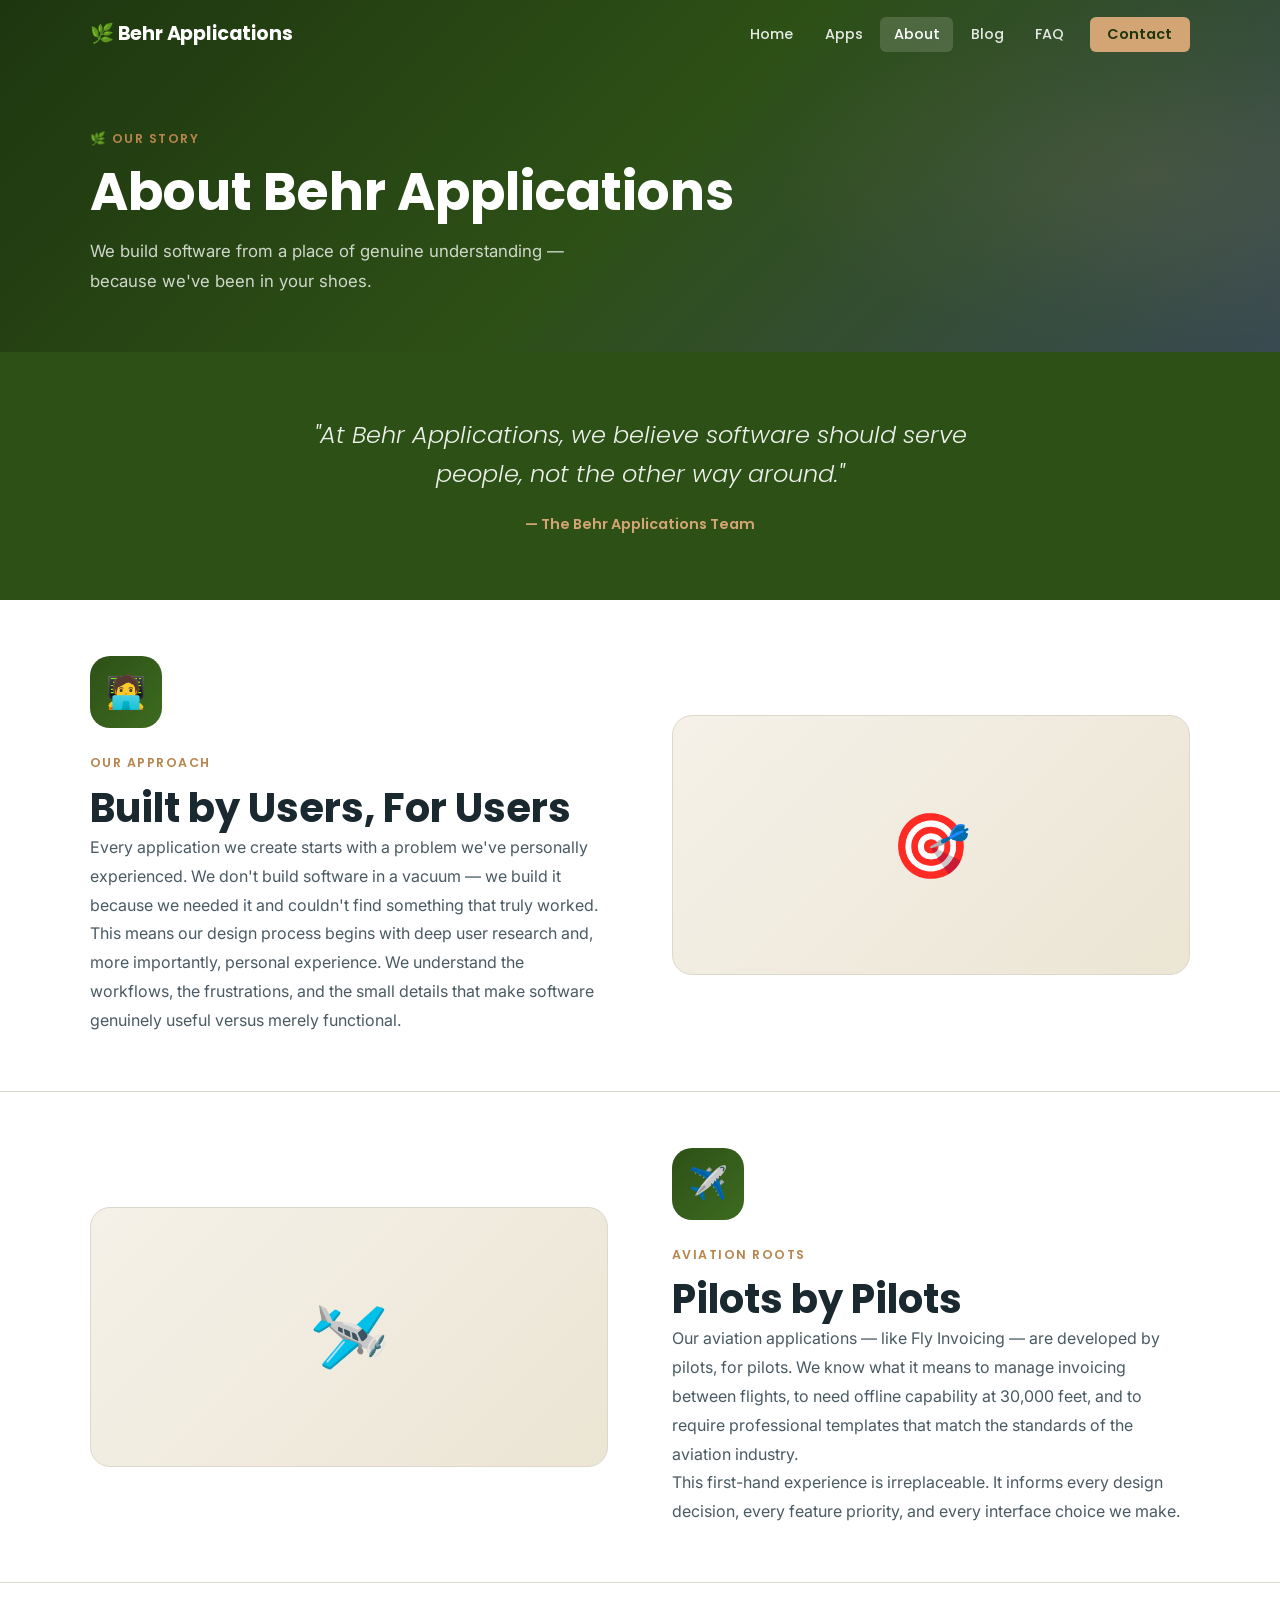
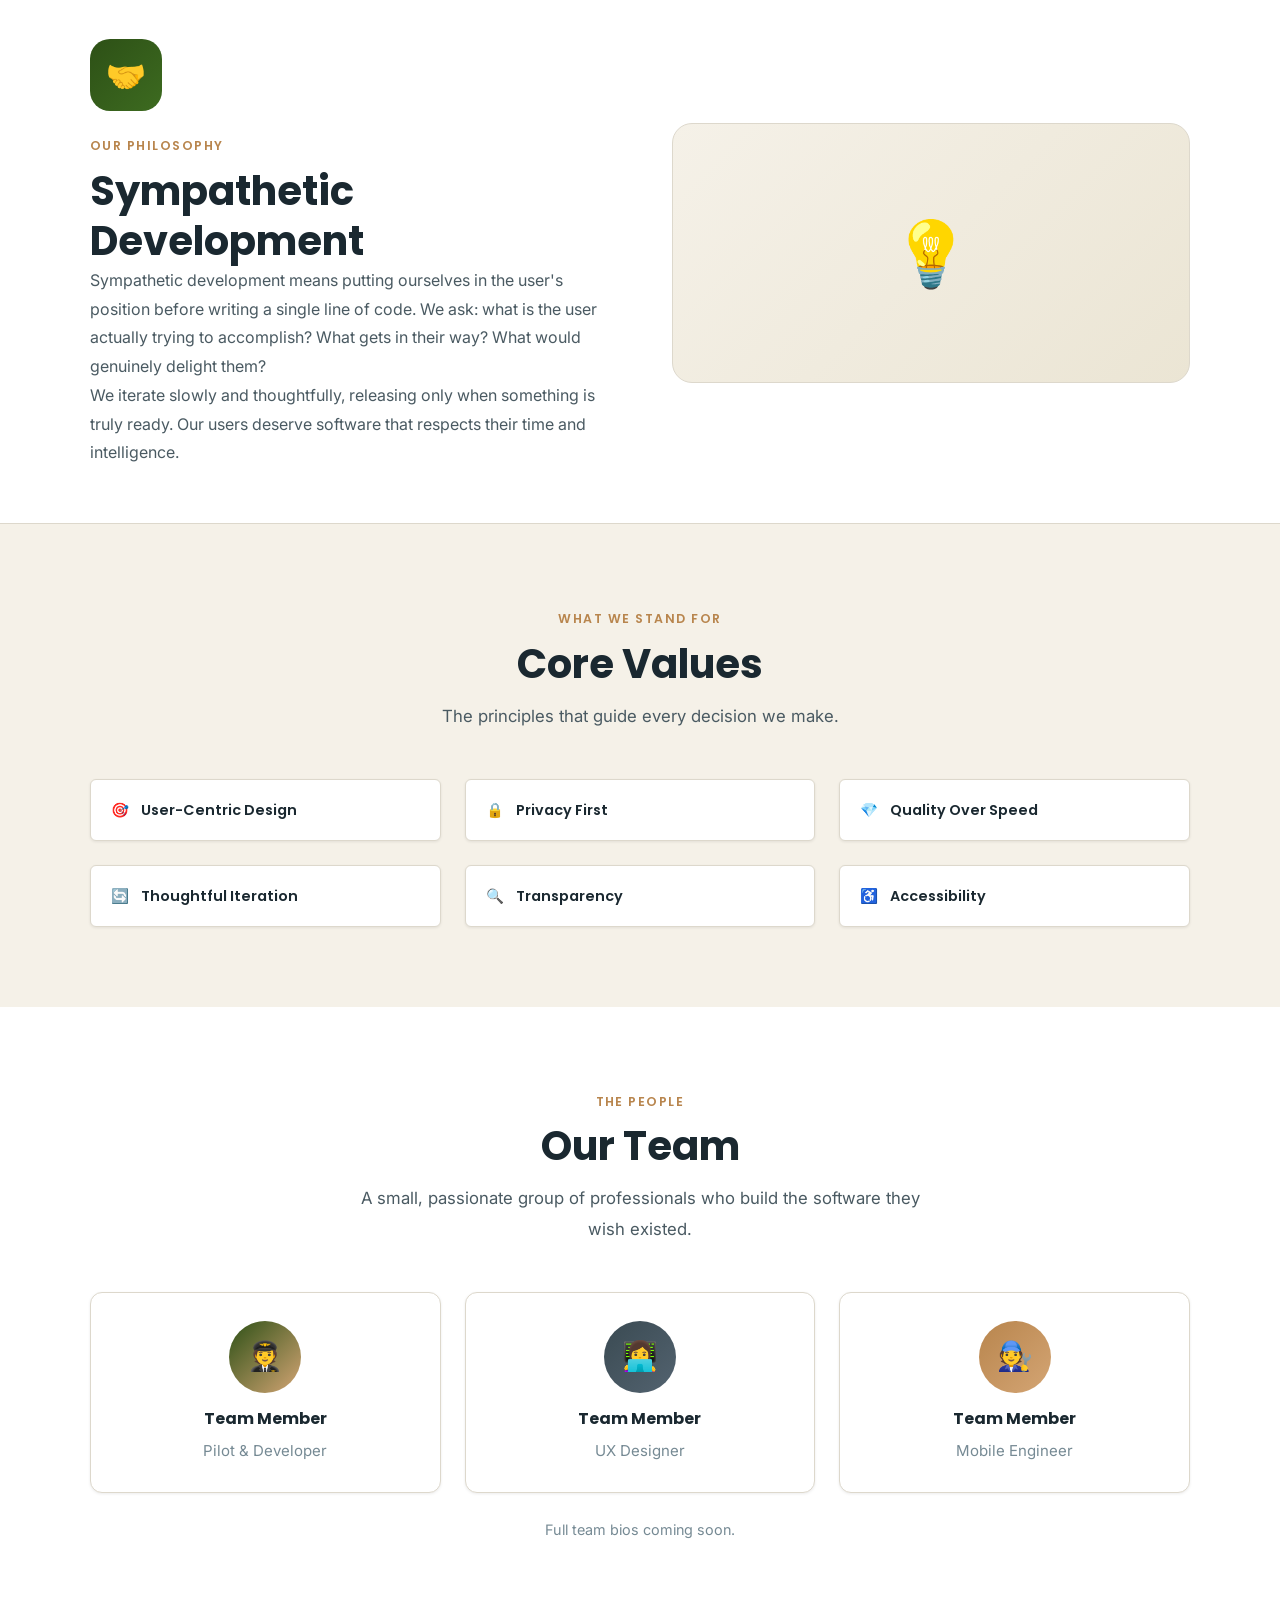
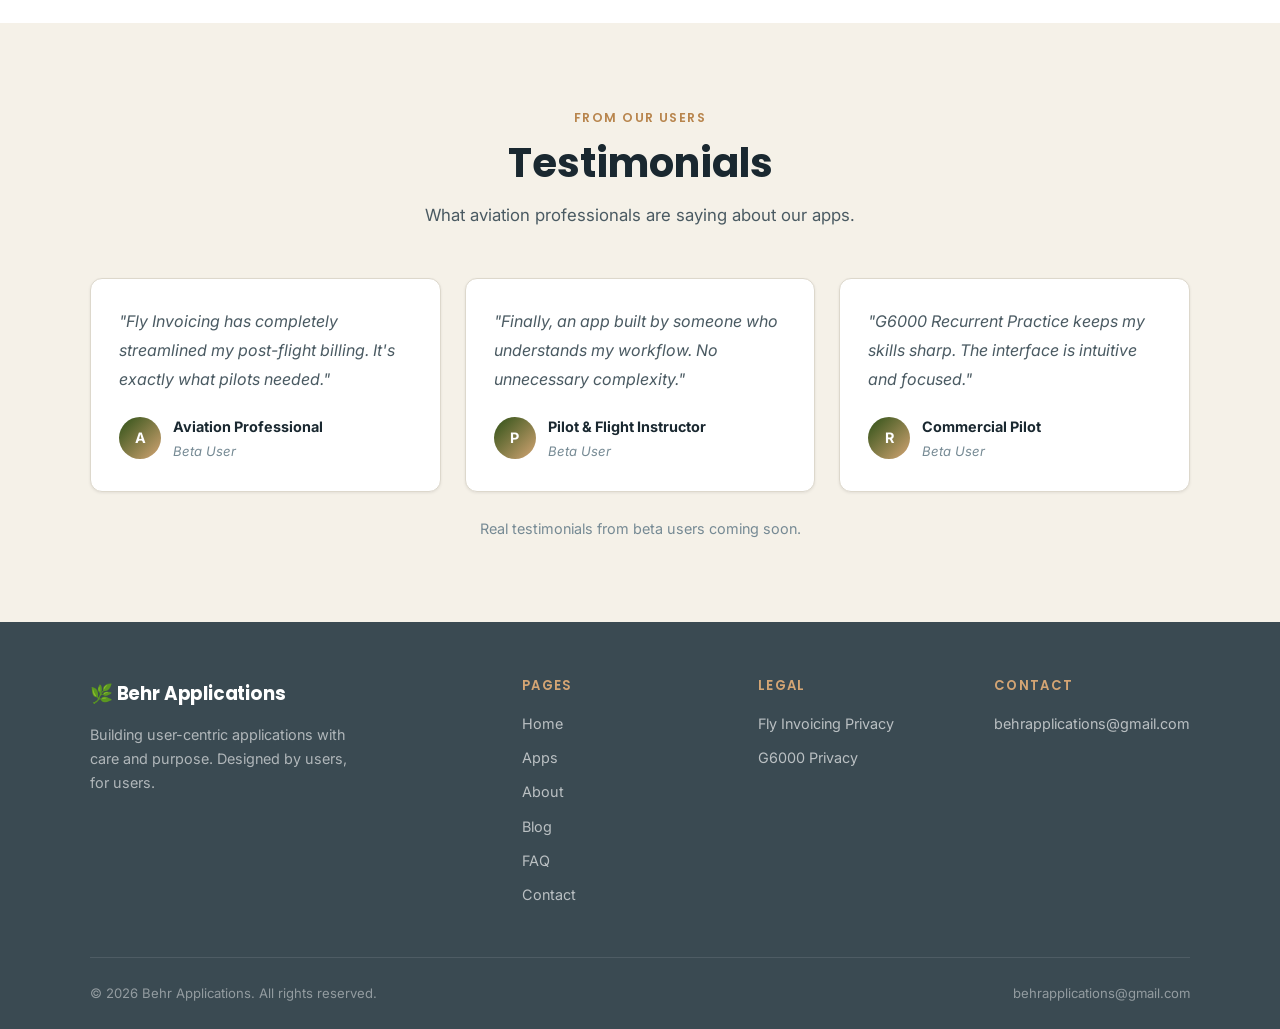
==== about.html @ 826cd10c "Build complete professional minimalist website for Behr Applications - style.css: Full design system" ====
<!DOCTYPE html>
<html lang="en">
<head>
  <meta charset="UTF-8" />
  <meta name="viewport" content="width=device-width, initial-scale=1.0" />
  <title>About – Behr Applications</title>
  <meta name="description" content="Learn about Behr Applications — our philosophy, our team, and why we build software from the user's perspective." />
  <meta property="og:title" content="About – Behr Applications" />
  <meta property="og:description" content="At Behr Applications, we believe software should serve people, not the other way around." />
  <meta property="og:type" content="website" />
  <link rel="preconnect" href="https://fonts.googleapis.com" />
  <link rel="preconnect" href="https://fonts.gstatic.com" crossorigin />
  <link href="https://fonts.googleapis.com/css2?family=Poppins:wght@300;400;600;700&family=Inter:wght@400;500&display=swap" rel="stylesheet" />
  <link rel="stylesheet" href="style.css" />
</head>
<body>

  <!-- ── Navigation ─────────────────────────────────────────── -->
  <nav class="site-nav" aria-label="Main navigation">
    <div class="container">
      <a href="index.html" class="nav-logo" data-page="index.html">🌿 Behr Applications</a>
      <ul class="nav-links" role="list">
        <li><a href="index.html" data-page="index.html">Home</a></li>
        <li><a href="apps.html" data-page="apps.html">Apps</a></li>
        <li><a href="about.html" data-page="about.html">About</a></li>
        <li><a href="blog.html" data-page="blog.html">Blog</a></li>
        <li><a href="faq.html" data-page="faq.html">FAQ</a></li>
        <li><a href="contact.html" data-page="contact.html" class="btn-nav">Contact</a></li>
      </ul>
      <button class="nav-toggle" id="nav-toggle" aria-label="Toggle mobile menu" aria-expanded="false" aria-controls="nav-mobile">
        <span></span><span></span><span></span>
      </button>
    </div>
  </nav>

  <!-- Mobile Nav -->
  <div id="nav-mobile" class="nav-mobile" role="dialog" aria-label="Mobile navigation">
    <a href="index.html" data-page="index.html">Home</a>
    <a href="apps.html" data-page="apps.html">Apps</a>
    <a href="about.html" data-page="about.html">About</a>
    <a href="blog.html" data-page="blog.html">Blog</a>
    <a href="faq.html" data-page="faq.html">FAQ</a>
    <a href="contact.html" data-page="contact.html" class="btn-nav-mobile">Contact</a>
  </div>

  <main>

    <!-- ── Page Hero ──────────────────────────────────────────── -->
    <section class="page-hero" aria-labelledby="about-hero-heading">
      <div class="container">
        <span class="section-label fade-in">🌿 Our Story</span>
        <h1 id="about-hero-heading" class="fade-in fade-in-delay-1">About Behr Applications</h1>
        <p class="fade-in fade-in-delay-2">We build software from a place of genuine understanding — because we've been in your shoes.</p>
      </div>
    </section>

    <!-- ── Philosophy Quote ───────────────────────────────────── -->
    <section class="philosophy-quote" aria-label="Company philosophy">
      <div class="container">
        <blockquote>
          "At Behr Applications, we believe software should serve people, not the other way around."
          <cite>— The Behr Applications Team</cite>
        </blockquote>
      </div>
    </section>

    <!-- ── Built by Users, For Users ─────────────────────────── -->
    <section class="content-section" aria-labelledby="built-by-heading">
      <div class="container">
        <div class="content-text">
          <div class="content-section-icon" aria-hidden="true">🧑‍💻</div>
          <span class="section-label">Our Approach</span>
          <h2 id="built-by-heading">Built by Users, For Users</h2>
          <p>
            Every application we create starts with a problem we've personally experienced. We don't build
            software in a vacuum — we build it because we needed it and couldn't find something that truly
            worked.
          </p>
          <p>
            This means our design process begins with deep user research and, more importantly, personal
            experience. We understand the workflows, the frustrations, and the small details that make
            software genuinely useful versus merely functional.
          </p>
        </div>
        <div class="content-visual" aria-hidden="true">🎯</div>
      </div>
    </section>

    <!-- ── Pilots by Pilots ───────────────────────────────────── -->
    <section class="content-section reverse" aria-labelledby="pilots-heading">
      <div class="container">
        <div class="content-text">
          <div class="content-section-icon" aria-hidden="true">✈️</div>
          <span class="section-label">Aviation Roots</span>
          <h2 id="pilots-heading">Pilots by Pilots</h2>
          <p>
            Our aviation applications — like Fly Invoicing — are developed by pilots, for pilots. We know
            what it means to manage invoicing between flights, to need offline capability at 30,000 feet,
            and to require professional templates that match the standards of the aviation industry.
          </p>
          <p>
            This first-hand experience is irreplaceable. It informs every design decision, every feature
            priority, and every interface choice we make.
          </p>
        </div>
        <div class="content-visual" aria-hidden="true">🛩️</div>
      </div>
    </section>

    <!-- ── Sympathetic Development ───────────────────────────── -->
    <section class="content-section" aria-labelledby="sympathetic-heading">
      <div class="container">
        <div class="content-text">
          <div class="content-section-icon" aria-hidden="true">🤝</div>
          <span class="section-label">Our Philosophy</span>
          <h2 id="sympathetic-heading">Sympathetic Development</h2>
          <p>
            Sympathetic development means putting ourselves in the user's position before writing a single
            line of code. We ask: what is the user actually trying to accomplish? What gets in their way?
            What would genuinely delight them?
          </p>
          <p>
            We iterate slowly and thoughtfully, releasing only when something is truly ready. Our users
            deserve software that respects their time and intelligence.
          </p>
        </div>
        <div class="content-visual" aria-hidden="true">💡</div>
      </div>
    </section>

    <!-- ── Core Values ────────────────────────────────────────── -->
    <section class="section bg-cream" aria-labelledby="values-heading">
      <div class="container">
        <div class="section-header">
          <span class="section-label">What We Stand For</span>
          <h2 id="values-heading">Core Values</h2>
          <p>The principles that guide every decision we make.</p>
        </div>
        <div class="grid grid-3">
          <div class="value-badge"><span class="value-badge-icon">🎯</span><span>User-Centric Design</span></div>
          <div class="value-badge"><span class="value-badge-icon">🔒</span><span>Privacy First</span></div>
          <div class="value-badge"><span class="value-badge-icon">💎</span><span>Quality Over Speed</span></div>
          <div class="value-badge"><span class="value-badge-icon">🔄</span><span>Thoughtful Iteration</span></div>
          <div class="value-badge"><span class="value-badge-icon">🔍</span><span>Transparency</span></div>
          <div class="value-badge"><span class="value-badge-icon">♿</span><span>Accessibility</span></div>
        </div>
      </div>
    </section>

    <!-- ── Team Placeholder ───────────────────────────────────── -->
    <section class="section" aria-labelledby="team-heading">
      <div class="container">
        <div class="section-header">
          <span class="section-label">The People</span>
          <h2 id="team-heading">Our Team</h2>
          <p>A small, passionate group of professionals who build the software they wish existed.</p>
        </div>
        <div class="grid grid-3">
          <div class="card">
            <div class="card-body" style="text-align:center;">
              <div style="width:72px;height:72px;border-radius:50%;background:linear-gradient(135deg,var(--forest-green),var(--honey-gold));display:flex;align-items:center;justify-content:center;font-size:1.8rem;margin:0 auto 1rem;">🧑‍✈️</div>
              <h3 style="font-size:1rem;">Team Member</h3>
              <p class="text-muted">Pilot &amp; Developer</p>
            </div>
          </div>
          <div class="card">
            <div class="card-body" style="text-align:center;">
              <div style="width:72px;height:72px;border-radius:50%;background:linear-gradient(135deg,var(--slate),var(--slate-light));display:flex;align-items:center;justify-content:center;font-size:1.8rem;margin:0 auto 1rem;">👩‍💻</div>
              <h3 style="font-size:1rem;">Team Member</h3>
              <p class="text-muted">UX Designer</p>
            </div>
          </div>
          <div class="card">
            <div class="card-body" style="text-align:center;">
              <div style="width:72px;height:72px;border-radius:50%;background:linear-gradient(135deg,var(--honey-gold-dark),var(--honey-gold));display:flex;align-items:center;justify-content:center;font-size:1.8rem;margin:0 auto 1rem;">🧑‍🔧</div>
              <h3 style="font-size:1rem;">Team Member</h3>
              <p class="text-muted">Mobile Engineer</p>
            </div>
          </div>
        </div>
        <p class="text-center mt-3 text-muted">Full team bios coming soon.</p>
      </div>
    </section>

    <!-- ── Testimonials Placeholder ──────────────────────────── -->
    <section class="section bg-cream" aria-labelledby="testimonials-heading">
      <div class="container">
        <div class="section-header">
          <span class="section-label">From Our Users</span>
          <h2 id="testimonials-heading">Testimonials</h2>
          <p>What aviation professionals are saying about our apps.</p>
        </div>
        <div class="grid grid-3">
          <div class="testimonial-card">
            <p>"Fly Invoicing has completely streamlined my post-flight billing. It's exactly what pilots needed."</p>
            <div class="testimonial-author">
              <div class="testimonial-avatar" aria-hidden="true">A</div>
              <div>
                <strong style="font-size:0.9rem;">Aviation Professional</strong>
                <p class="text-muted" style="font-size:0.82rem; margin:0;">Beta User</p>
              </div>
            </div>
          </div>
          <div class="testimonial-card">
            <p>"Finally, an app built by someone who understands my workflow. No unnecessary complexity."</p>
            <div class="testimonial-author">
              <div class="testimonial-avatar" aria-hidden="true">P</div>
              <div>
                <strong style="font-size:0.9rem;">Pilot &amp; Flight Instructor</strong>
                <p class="text-muted" style="font-size:0.82rem; margin:0;">Beta User</p>
              </div>
            </div>
          </div>
          <div class="testimonial-card">
            <p>"G6000 Recurrent Practice keeps my skills sharp. The interface is intuitive and focused."</p>
            <div class="testimonial-author">
              <div class="testimonial-avatar" aria-hidden="true">R</div>
              <div>
                <strong style="font-size:0.9rem;">Commercial Pilot</strong>
                <p class="text-muted" style="font-size:0.82rem; margin:0;">Beta User</p>
              </div>
            </div>
          </div>
        </div>
        <p class="text-center mt-3 text-muted">Real testimonials from beta users coming soon.</p>
      </div>
    </section>

  </main>

  <!-- ── Footer ────────────────────────────────────────────────── -->
  <footer class="site-footer" aria-label="Site footer">
    <div class="container">
      <div class="footer-grid">
        <div class="footer-brand">
          <a href="index.html" class="nav-logo">🌿 Behr Applications</a>
          <p>Building user-centric applications with care and purpose. Designed by users, for users.</p>
        </div>
        <div class="footer-col">
          <h4>Pages</h4>
          <nav class="footer-links" aria-label="Footer navigation">
            <a href="index.html">Home</a>
            <a href="apps.html">Apps</a>
            <a href="about.html">About</a>
            <a href="blog.html">Blog</a>
            <a href="faq.html">FAQ</a>
            <a href="contact.html">Contact</a>
          </nav>
        </div>
        <div class="footer-col">
          <h4>Legal</h4>
          <nav class="footer-links" aria-label="Legal links">
            <a href="privacy-fly-invoicing.html">Fly Invoicing Privacy</a>
            <a href="privacy-g6000.html">G6000 Privacy</a>
          </nav>
        </div>
        <div class="footer-col">
          <h4>Contact</h4>
          <nav class="footer-links" aria-label="Contact links">
            <a href="mailto:behrapplications@gmail.com">behrapplications@gmail.com</a>
          </nav>
        </div>
      </div>
      <div class="footer-bottom">
        <p>© 2026 Behr Applications. All rights reserved.</p>
        <p><a href="mailto:behrapplications@gmail.com">behrapplications@gmail.com</a></p>
      </div>
    </div>
  </footer>

  <script src="main.js"></script>
</body>
</html>
---- style.css ----
/* ============================================================
   Behr Applications – style.css
   ============================================================ */

/* ── Google Fonts ─────────────────────────────────────────── */
@import url('https://fonts.googleapis.com/css2?family=Poppins:wght@300;400;600;700&family=Inter:wght@400;500&display=swap');

/* ── CSS Variables ─────────────────────────────────────────── */
:root {
  --forest-green: #2D5016;
  --forest-green-light: #3d6b20;
  --forest-green-dark: #1e3610;
  --slate: #3A4A52;
  --slate-light: #536370;
  --honey-gold: #D4A574;
  --honey-gold-dark: #b8854d;
  --cream: #F5F1E8;
  --cream-dark: #ebe5d4;
  --white: #ffffff;
  --text-primary: #1a2830;
  --text-secondary: #4a5a62;
  --text-muted: #768a94;
  --border-color: #ddd8cc;
  --shadow-sm: 0 1px 3px rgba(0,0,0,0.08);
  --shadow-md: 0 4px 12px rgba(0,0,0,0.10);
  --shadow-lg: 0 8px 24px rgba(0,0,0,0.12);
  --radius-sm: 6px;
  --radius-md: 12px;
  --radius-lg: 20px;
  --transition: 0.25s ease;
  --nav-height: 68px;
  --container-max: 1140px;
  --section-gap: 5rem;
}

/* ── Reset & Base ──────────────────────────────────────────── */
*, *::before, *::after {
  box-sizing: border-box;
  margin: 0;
  padding: 0;
}

html {
  scroll-behavior: smooth;
  font-size: 16px;
}

body {
  font-family: 'Inter', sans-serif;
  font-weight: 400;
  color: var(--text-primary);
  background-color: var(--white);
  line-height: 1.7;
  -webkit-font-smoothing: antialiased;
}

img, video {
  max-width: 100%;
  display: block;
}

a {
  color: inherit;
  text-decoration: none;
}

ul, ol {
  list-style: none;
}

button {
  cursor: pointer;
  font-family: inherit;
  border: none;
  background: none;
}

input, textarea, select {
  font-family: inherit;
  font-size: 1rem;
}

/* ── Typography ────────────────────────────────────────────── */
h1, h2, h3, h4, h5, h6 {
  font-family: 'Poppins', sans-serif;
  font-weight: 700;
  line-height: 1.25;
  color: var(--text-primary);
}

h1 { font-size: clamp(2rem, 5vw, 3.25rem); }
h2 { font-size: clamp(1.6rem, 3.5vw, 2.5rem); }
h3 { font-size: clamp(1.2rem, 2.5vw, 1.6rem); }
h4 { font-size: 1.15rem; font-weight: 600; }

p {
  color: var(--text-secondary);
  line-height: 1.8;
}

.lead {
  font-size: 1.15rem;
  color: var(--text-secondary);
}

.text-muted { color: var(--text-muted); font-size: 0.9rem; }

/* ── Layout Utilities ──────────────────────────────────────── */
.container {
  width: 100%;
  max-width: var(--container-max);
  margin: 0 auto;
  padding: 0 1.25rem;
}

.section {
  padding: var(--section-gap) 0;
}

.section-header {
  text-align: center;
  margin-bottom: 3rem;
}

.section-header p {
  max-width: 600px;
  margin: 0.75rem auto 0;
  font-size: 1.05rem;
}

.section-label {
  display: inline-block;
  font-family: 'Poppins', sans-serif;
  font-size: 0.78rem;
  font-weight: 600;
  letter-spacing: 0.12em;
  text-transform: uppercase;
  color: var(--honey-gold-dark);
  margin-bottom: 0.6rem;
}

/* ── Grid System ───────────────────────────────────────────── */
.grid {
  display: grid;
  gap: 1.5rem;
}

.grid-2 { grid-template-columns: 1fr; }
.grid-3 { grid-template-columns: 1fr; }
.grid-4 { grid-template-columns: 1fr 1fr; }

@media (min-width: 640px) {
  .grid-3 { grid-template-columns: repeat(2, 1fr); }
}

@media (min-width: 768px) {
  .grid-2 { grid-template-columns: repeat(2, 1fr); }
  .grid-4 { grid-template-columns: repeat(4, 1fr); }
}

@media (min-width: 900px) {
  .grid-3 { grid-template-columns: repeat(3, 1fr); }
}

/* ── Leaf / Organic Accent Decorations ─────────────────────── */
.leaf-accent {
  position: relative;
  overflow: hidden;
}

.leaf-accent::before {
  content: '';
  position: absolute;
  width: 300px;
  height: 300px;
  border-radius: 70% 30% 70% 30% / 30% 70% 30% 70%;
  background: rgba(45, 80, 22, 0.05);
  top: -80px;
  right: -80px;
  pointer-events: none;
}

.leaf-accent::after {
  content: '';
  position: absolute;
  width: 200px;
  height: 200px;
  border-radius: 30% 70% 30% 70% / 70% 30% 70% 30%;
  background: rgba(212, 165, 116, 0.07);
  bottom: -50px;
  left: -50px;
  pointer-events: none;
}

/* ── Navigation ────────────────────────────────────────────── */
.site-nav {
  position: fixed;
  top: 0;
  left: 0;
  right: 0;
  z-index: 1000;
  height: var(--nav-height);
  display: flex;
  align-items: center;
  transition: background var(--transition), box-shadow var(--transition);
  background: transparent;
}

.site-nav.scrolled {
  background: rgba(255, 255, 255, 0.97);
  box-shadow: var(--shadow-md);
  backdrop-filter: blur(6px);
}

.site-nav .container {
  display: flex;
  align-items: center;
  justify-content: space-between;
  width: 100%;
}

.nav-logo {
  font-family: 'Poppins', sans-serif;
  font-weight: 700;
  font-size: 1.2rem;
  color: var(--white);
  letter-spacing: -0.01em;
  transition: color var(--transition);
  white-space: nowrap;
}

.site-nav.scrolled .nav-logo {
  color: var(--forest-green);
}

.nav-links {
  display: none;
  align-items: center;
  gap: 0.25rem;
}

.nav-links a {
  font-family: 'Poppins', sans-serif;
  font-size: 0.9rem;
  font-weight: 500;
  padding: 0.45rem 0.85rem;
  border-radius: var(--radius-sm);
  color: rgba(255,255,255,0.88);
  transition: color var(--transition), background var(--transition);
}

.nav-links a:hover,
.nav-links a.active {
  color: var(--white);
  background: rgba(255,255,255,0.15);
}

.site-nav.scrolled .nav-links a {
  color: var(--slate);
}

.site-nav.scrolled .nav-links a:hover,
.site-nav.scrolled .nav-links a.active {
  color: var(--forest-green);
  background: rgba(45, 80, 22, 0.07);
}

.nav-links .btn-nav {
  margin-left: 0.5rem;
  padding: 0.45rem 1.1rem;
  background: var(--honey-gold);
  color: var(--forest-green-dark) !important;
  border-radius: var(--radius-sm);
  font-weight: 600;
}

.nav-links .btn-nav:hover {
  background: var(--honey-gold-dark);
  color: var(--white) !important;
}

/* Hamburger */
.nav-toggle {
  display: flex;
  flex-direction: column;
  justify-content: center;
  gap: 5px;
  width: 36px;
  height: 36px;
  padding: 4px;
  border-radius: var(--radius-sm);
  background: transparent;
  transition: background var(--transition);
}

.nav-toggle span {
  display: block;
  width: 100%;
  height: 2px;
  background: var(--white);
  border-radius: 2px;
  transition: transform 0.3s ease, opacity 0.3s ease, background var(--transition);
  transform-origin: center;
}

.site-nav.scrolled .nav-toggle span {
  background: var(--slate);
}

.nav-toggle[aria-expanded="true"] span:nth-child(1) {
  transform: translateY(7px) rotate(45deg);
}

.nav-toggle[aria-expanded="true"] span:nth-child(2) {
  opacity: 0;
  transform: scaleX(0);
}

.nav-toggle[aria-expanded="true"] span:nth-child(3) {
  transform: translateY(-7px) rotate(-45deg);
}

/* Mobile nav drawer */
.nav-mobile {
  display: none;
  position: fixed;
  top: var(--nav-height);
  left: 0;
  right: 0;
  background: var(--white);
  box-shadow: var(--shadow-lg);
  padding: 1rem 1.25rem 1.5rem;
  z-index: 999;
  flex-direction: column;
  gap: 0.25rem;
  animation: slideDown 0.25s ease;
}

.nav-mobile.open {
  display: flex;
}

@keyframes slideDown {
  from { opacity: 0; transform: translateY(-8px); }
  to   { opacity: 1; transform: translateY(0); }
}

.nav-mobile a {
  display: block;
  padding: 0.7rem 1rem;
  border-radius: var(--radius-sm);
  font-family: 'Poppins', sans-serif;
  font-size: 0.95rem;
  font-weight: 500;
  color: var(--slate);
  transition: background var(--transition), color var(--transition);
}

.nav-mobile a:hover,
.nav-mobile a.active {
  background: var(--cream);
  color: var(--forest-green);
}

.nav-mobile .btn-nav-mobile {
  margin-top: 0.5rem;
  background: var(--forest-green);
  color: var(--white) !important;
  text-align: center;
}

.nav-mobile .btn-nav-mobile:hover {
  background: var(--forest-green-light);
}

@media (min-width: 768px) {
  .nav-links { display: flex; }
  .nav-toggle { display: none; }
  .nav-mobile { display: none !important; }
}

/* ── Buttons ────────────────────────────────────────────────── */
.btn {
  display: inline-flex;
  align-items: center;
  justify-content: center;
  gap: 0.4rem;
  padding: 0.7rem 1.6rem;
  border-radius: var(--radius-sm);
  font-family: 'Poppins', sans-serif;
  font-size: 0.92rem;
  font-weight: 600;
  line-height: 1;
  letter-spacing: 0.01em;
  transition: background var(--transition), color var(--transition),
              transform var(--transition), box-shadow var(--transition);
  cursor: pointer;
  border: 2px solid transparent;
  text-decoration: none;
  white-space: nowrap;
}

.btn:active { transform: scale(0.97); }

.btn-primary {
  background: var(--honey-gold);
  color: var(--forest-green-dark);
  border-color: var(--honey-gold);
}

.btn-primary:hover {
  background: var(--honey-gold-dark);
  border-color: var(--honey-gold-dark);
  color: var(--white);
  box-shadow: var(--shadow-md);
  transform: translateY(-1px);
}

.btn-secondary {
  background: transparent;
  color: var(--white);
  border-color: rgba(255,255,255,0.7);
}

.btn-secondary:hover {
  background: rgba(255,255,255,0.15);
  border-color: var(--white);
  transform: translateY(-1px);
}

.btn-outline {
  background: transparent;
  color: var(--forest-green);
  border-color: var(--forest-green);
}

.btn-outline:hover {
  background: var(--forest-green);
  color: var(--white);
  transform: translateY(-1px);
  box-shadow: var(--shadow-sm);
}

.btn-ghost {
  background: transparent;
  color: var(--text-secondary);
  border-color: var(--border-color);
}

.btn-ghost:hover {
  background: var(--cream);
  color: var(--text-primary);
}

.btn-lg {
  padding: 0.9rem 2rem;
  font-size: 1rem;
}

.btn-sm {
  padding: 0.45rem 1rem;
  font-size: 0.82rem;
}

.btn[disabled], .btn.disabled {
  opacity: 0.5;
  cursor: not-allowed;
  pointer-events: none;
}

/* ── Hero Sections ─────────────────────────────────────────── */
.hero {
  position: relative;
  min-height: 100vh;
  display: flex;
  align-items: center;
  background: linear-gradient(135deg,
    var(--forest-green-dark) 0%,
    var(--forest-green) 40%,
    var(--slate) 100%);
  overflow: hidden;
  padding: calc(var(--nav-height) + 3rem) 0 3rem;
}

.hero::before {
  content: '';
  position: absolute;
  inset: 0;
  background:
    radial-gradient(ellipse 60% 60% at 80% 20%, rgba(212,165,116,0.12) 0%, transparent 60%),
    radial-gradient(ellipse 50% 50% at 10% 80%, rgba(45,80,22,0.3) 0%, transparent 60%);
  pointer-events: none;
}

.hero-blob-1,
.hero-blob-2 {
  position: absolute;
  border-radius: 70% 30% 50% 50% / 40% 60% 40% 60%;
  pointer-events: none;
  opacity: 0.08;
}

.hero-blob-1 {
  width: 500px;
  height: 500px;
  background: var(--honey-gold);
  top: -100px;
  right: -100px;
  animation: floatBlob 12s ease-in-out infinite alternate;
}

.hero-blob-2 {
  width: 350px;
  height: 350px;
  background: var(--white);
  bottom: -80px;
  left: 5%;
  border-radius: 30% 70% 50% 50% / 60% 40% 60% 40%;
  animation: floatBlob 16s ease-in-out infinite alternate-reverse;
}

@keyframes floatBlob {
  from { transform: translate(0, 0) rotate(0deg); }
  to   { transform: translate(20px, 20px) rotate(15deg); }
}

.hero-content {
  position: relative;
  z-index: 1;
  max-width: 720px;
}

.hero-label {
  display: inline-flex;
  align-items: center;
  gap: 0.4rem;
  background: rgba(255,255,255,0.12);
  border: 1px solid rgba(255,255,255,0.2);
  border-radius: 100px;
  padding: 0.35rem 0.9rem;
  font-size: 0.8rem;
  font-weight: 500;
  color: rgba(255,255,255,0.9);
  letter-spacing: 0.05em;
  margin-bottom: 1.5rem;
}

.hero h1 {
  color: var(--white);
  margin-bottom: 1.2rem;
  font-weight: 700;
}

.hero h1 span {
  color: var(--honey-gold);
}

.hero-sub {
  font-size: 1.1rem;
  color: rgba(255,255,255,0.78);
  margin-bottom: 2.2rem;
  max-width: 540px;
  line-height: 1.75;
}

.hero-cta {
  display: flex;
  flex-wrap: wrap;
  gap: 1rem;
}

/* Page hero (shorter, for inner pages) */
.page-hero {
  padding: calc(var(--nav-height) + 3.5rem) 0 3.5rem;
  background: linear-gradient(135deg,
    var(--forest-green-dark) 0%,
    var(--forest-green) 50%,
    var(--slate) 100%);
  position: relative;
  overflow: hidden;
}

.page-hero::before {
  content: '';
  position: absolute;
  inset: 0;
  background: radial-gradient(ellipse 50% 80% at 90% 50%, rgba(212,165,116,0.1) 0%, transparent 60%);
  pointer-events: none;
}

.page-hero .container { position: relative; z-index: 1; }

.page-hero h1 {
  color: var(--white);
  margin-bottom: 0.75rem;
}

.page-hero p {
  color: rgba(255,255,255,0.78);
  font-size: 1.05rem;
  max-width: 540px;
}

/* ── Cards ──────────────────────────────────────────────────── */
.card {
  background: var(--white);
  border-radius: var(--radius-md);
  box-shadow: var(--shadow-sm);
  border: 1px solid var(--border-color);
  overflow: hidden;
  transition: transform var(--transition), box-shadow var(--transition);
}

.card:hover {
  transform: translateY(-3px);
  box-shadow: var(--shadow-lg);
}

.card-body {
  padding: 1.75rem;
}

.card-icon {
  width: 52px;
  height: 52px;
  border-radius: var(--radius-md);
  background: linear-gradient(135deg, var(--forest-green), var(--forest-green-light));
  display: flex;
  align-items: center;
  justify-content: center;
  font-size: 1.4rem;
  margin-bottom: 1rem;
  flex-shrink: 0;
}

.card h3 {
  margin-bottom: 0.5rem;
  font-size: 1.1rem;
}

.card p {
  font-size: 0.94rem;
}

/* Philosophy cards */
.philosophy-card {
  padding: 2rem 1.75rem;
  background: var(--cream);
  border-radius: var(--radius-md);
  border: 1px solid var(--cream-dark);
  transition: transform var(--transition), box-shadow var(--transition), background var(--transition);
}

.philosophy-card:hover {
  transform: translateY(-3px);
  box-shadow: var(--shadow-md);
  background: var(--white);
}

.philosophy-card .card-icon {
  background: linear-gradient(135deg, var(--honey-gold), var(--honey-gold-dark));
}

/* App cards */
.app-card {
  background: var(--white);
  border-radius: var(--radius-lg);
  box-shadow: var(--shadow-md);
  border: 1px solid var(--border-color);
  overflow: hidden;
}

.app-card-header {
  padding: 2rem 2rem 1.5rem;
  background: linear-gradient(135deg, var(--forest-green-dark), var(--forest-green));
  position: relative;
  overflow: hidden;
}

.app-card-header::after {
  content: '';
  position: absolute;
  width: 200px;
  height: 200px;
  border-radius: 50%;
  background: rgba(255,255,255,0.05);
  top: -60px;
  right: -60px;
}

.app-card-header h3 {
  color: var(--white);
  font-size: 1.4rem;
  margin-bottom: 0.4rem;
}

.app-badge {
  display: inline-flex;
  align-items: center;
  gap: 0.3rem;
  padding: 0.25rem 0.7rem;
  border-radius: 100px;
  font-size: 0.75rem;
  font-weight: 600;
  background: rgba(255,255,255,0.18);
  color: rgba(255,255,255,0.92);
  border: 1px solid rgba(255,255,255,0.25);
}

.app-card-body {
  padding: 2rem;
}

.app-card-body p {
  margin-bottom: 1.5rem;
}

.feature-list {
  margin-bottom: 1.75rem;
}

.feature-list li {
  display: flex;
  align-items: center;
  gap: 0.6rem;
  padding: 0.4rem 0;
  font-size: 0.93rem;
  color: var(--text-secondary);
  border-bottom: 1px solid var(--border-color);
}

.feature-list li:last-child { border-bottom: none; }

.feature-list li::before {
  content: '✓';
  display: flex;
  align-items: center;
  justify-content: center;
  width: 20px;
  height: 20px;
  border-radius: 50%;
  background: var(--forest-green);
  color: var(--white);
  font-size: 0.7rem;
  font-weight: 700;
  flex-shrink: 0;
}

.card-actions {
  display: flex;
  flex-wrap: wrap;
  gap: 0.75rem;
  margin-top: 1.25rem;
}

/* Blog cards */
.blog-card {
  background: var(--white);
  border-radius: var(--radius-md);
  box-shadow: var(--shadow-sm);
  border: 1px solid var(--border-color);
  overflow: hidden;
  display: flex;
  flex-direction: column;
  transition: transform var(--transition), box-shadow var(--transition);
}

.blog-card:hover {
  transform: translateY(-4px);
  box-shadow: var(--shadow-lg);
}

.blog-card-img {
  height: 180px;
  background: linear-gradient(135deg, var(--forest-green-dark), var(--forest-green));
  display: flex;
  align-items: center;
  justify-content: center;
  font-size: 2.5rem;
  position: relative;
  overflow: hidden;
}

.blog-card-img::after {
  content: '';
  position: absolute;
  inset: 0;
  background: radial-gradient(ellipse at 70% 30%, rgba(212,165,116,0.2) 0%, transparent 60%);
}

.blog-card-body {
  padding: 1.5rem;
  flex: 1;
  display: flex;
  flex-direction: column;
}

.blog-meta {
  display: flex;
  align-items: center;
  gap: 0.75rem;
  margin-bottom: 0.75rem;
  flex-wrap: wrap;
}

.blog-date {
  font-size: 0.82rem;
  color: var(--text-muted);
}

.blog-tag {
  display: inline-block;
  padding: 0.2rem 0.65rem;
  border-radius: 100px;
  font-size: 0.75rem;
  font-weight: 600;
  background: var(--cream);
  color: var(--forest-green);
  border: 1px solid var(--cream-dark);
}

.blog-card-body h3 {
  font-size: 1.1rem;
  margin-bottom: 0.6rem;
  line-height: 1.35;
}

.blog-card-body p {
  font-size: 0.92rem;
  margin-bottom: 1rem;
  flex: 1;
}

.read-more {
  display: inline-flex;
  align-items: center;
  gap: 0.3rem;
  font-family: 'Poppins', sans-serif;
  font-size: 0.85rem;
  font-weight: 600;
  color: var(--forest-green);
  transition: gap var(--transition);
  margin-top: auto;
}

.read-more:hover { gap: 0.5rem; }

/* Value badges */
.value-badge {
  display: flex;
  align-items: center;
  gap: 0.75rem;
  padding: 1.1rem 1.25rem;
  background: var(--white);
  border-radius: var(--radius-sm);
  border: 1px solid var(--border-color);
  box-shadow: var(--shadow-sm);
  transition: border-color var(--transition), box-shadow var(--transition);
}

.value-badge:hover {
  border-color: var(--forest-green);
  box-shadow: var(--shadow-md);
}

.value-badge-icon {
  font-size: 1.3rem;
  flex-shrink: 0;
}

.value-badge span {
  font-family: 'Poppins', sans-serif;
  font-size: 0.9rem;
  font-weight: 600;
  color: var(--text-primary);
}

/* ── FAQ Accordion ─────────────────────────────────────────── */
.faq-search-wrapper {
  max-width: 480px;
  margin: 0 auto 2.5rem;
  position: relative;
}

.faq-search-wrapper::before {
  content: '🔍';
  position: absolute;
  left: 1rem;
  top: 50%;
  transform: translateY(-50%);
  font-size: 0.95rem;
  pointer-events: none;
}

#faq-search {
  width: 100%;
  padding: 0.8rem 1rem 0.8rem 2.8rem;
  border: 2px solid var(--border-color);
  border-radius: var(--radius-md);
  font-size: 0.95rem;
  background: var(--white);
  transition: border-color var(--transition), box-shadow var(--transition);
  outline: none;
}

#faq-search:focus {
  border-color: var(--forest-green);
  box-shadow: 0 0 0 3px rgba(45,80,22,0.1);
}

.faq-list {
  max-width: 760px;
  margin: 0 auto;
  display: flex;
  flex-direction: column;
  gap: 0.6rem;
}

.faq-item {
  background: var(--white);
  border: 1px solid var(--border-color);
  border-radius: var(--radius-md);
  overflow: hidden;
  transition: box-shadow var(--transition), border-color var(--transition);
}

.faq-item.hidden {
  display: none;
}

.faq-item.open {
  border-color: var(--forest-green);
  box-shadow: var(--shadow-sm);
}

.faq-question {
  width: 100%;
  display: flex;
  align-items: center;
  justify-content: space-between;
  gap: 1rem;
  padding: 1.15rem 1.4rem;
  text-align: left;
  font-family: 'Poppins', sans-serif;
  font-size: 0.97rem;
  font-weight: 600;
  color: var(--text-primary);
  background: transparent;
  border: none;
  cursor: pointer;
  transition: color var(--transition), background var(--transition);
}

.faq-item.open .faq-question {
  color: var(--forest-green);
  background: rgba(45,80,22,0.03);
}

.faq-question:hover {
  background: var(--cream);
}

.faq-icon {
  display: flex;
  align-items: center;
  justify-content: center;
  width: 26px;
  height: 26px;
  border-radius: 50%;
  background: var(--cream);
  flex-shrink: 0;
  transition: background var(--transition), transform 0.3s ease;
  font-style: normal;
  font-size: 1rem;
  font-weight: 400;
  line-height: 1;
}

.faq-item.open .faq-icon {
  background: var(--forest-green);
  color: var(--white);
  transform: rotate(180deg);
}

.faq-answer {
  overflow: hidden;
  max-height: 0;
  transition: max-height 0.35s ease, padding 0.3s ease;
  padding: 0 1.4rem;
}

.faq-item.open .faq-answer {
  max-height: 400px;
  padding: 0 1.4rem 1.25rem;
}

.faq-answer p {
  font-size: 0.95rem;
  border-top: 1px solid var(--border-color);
  padding-top: 1rem;
}

/* ── Forms ──────────────────────────────────────────────────── */
.form-group {
  margin-bottom: 1.4rem;
}

.form-row {
  display: grid;
  grid-template-columns: 1fr;
  gap: 1.4rem;
}

@media (min-width: 600px) {
  .form-row { grid-template-columns: 1fr 1fr; }
}

label {
  display: block;
  font-family: 'Poppins', sans-serif;
  font-size: 0.85rem;
  font-weight: 600;
  color: var(--text-primary);
  margin-bottom: 0.4rem;
}

label .required {
  color: #e05353;
  margin-left: 2px;
}

.form-control {
  width: 100%;
  padding: 0.72rem 1rem;
  border: 2px solid var(--border-color);
  border-radius: var(--radius-sm);
  background: var(--white);
  font-size: 0.95rem;
  color: var(--text-primary);
  transition: border-color var(--transition), box-shadow var(--transition);
  outline: none;
  appearance: none;
}

.form-control:focus {
  border-color: var(--forest-green);
  box-shadow: 0 0 0 3px rgba(45,80,22,0.10);
}

.form-control.is-invalid {
  border-color: #e05353;
  box-shadow: 0 0 0 3px rgba(224,83,83,0.10);
}

.form-control.is-valid {
  border-color: var(--forest-green);
}

.field-error {
  display: none;
  font-size: 0.8rem;
  color: #e05353;
  margin-top: 0.3rem;
  font-weight: 500;
}

.form-control.is-invalid + .field-error,
.field-error.visible {
  display: block;
}

textarea.form-control {
  resize: vertical;
  min-height: 130px;
}

select.form-control {
  background-image: url("data:image/svg+xml,%3Csvg xmlns='http://www.w3.org/2000/svg' width='12' height='8' viewBox='0 0 12 8'%3E%3Cpath fill='%233A4A52' d='M1 1l5 5 5-5'/%3E%3C/svg%3E");
  background-repeat: no-repeat;
  background-position: right 1rem center;
  padding-right: 2.5rem;
  cursor: pointer;
}

/* Checkbox */
.check-group {
  display: flex;
  align-items: flex-start;
  gap: 0.65rem;
  cursor: pointer;
}

.check-group input[type="checkbox"] {
  width: 18px;
  height: 18px;
  border: 2px solid var(--border-color);
  border-radius: 4px;
  appearance: none;
  cursor: pointer;
  flex-shrink: 0;
  margin-top: 2px;
  transition: background var(--transition), border-color var(--transition);
  position: relative;
}

.check-group input[type="checkbox"]:checked {
  background: var(--forest-green);
  border-color: var(--forest-green);
}

.check-group input[type="checkbox"]:checked::after {
  content: '✓';
  position: absolute;
  inset: 0;
  display: flex;
  align-items: center;
  justify-content: center;
  color: var(--white);
  font-size: 0.75rem;
  font-weight: 700;
}

.check-group label {
  font-family: 'Inter', sans-serif;
  font-size: 0.9rem;
  font-weight: 400;
  color: var(--text-secondary);
  cursor: pointer;
  margin: 0;
}

/* Honeypot */
.honeypot {
  position: absolute;
  left: -9999px;
  opacity: 0;
  pointer-events: none;
  tabindex: -1;
}

/* Form alerts */
.form-alert {
  display: none;
  padding: 1rem 1.25rem;
  border-radius: var(--radius-sm);
  font-size: 0.92rem;
  font-weight: 500;
  margin-top: 1rem;
  border: 1px solid transparent;
}

.form-alert.visible { display: flex; align-items: center; gap: 0.6rem; }

.form-alert-success {
  background: #e8f5e9;
  color: #2e7d32;
  border-color: #c8e6c9;
}

.form-alert-error {
  background: #fdecea;
  color: #c62828;
  border-color: #ffcdd2;
}

/* Newsletter form */
.newsletter-form {
  display: flex;
  flex-direction: column;
  gap: 0.75rem;
  max-width: 440px;
  margin: 0 auto;
}

.newsletter-form .form-control {
  background: rgba(255,255,255,0.12);
  border-color: rgba(255,255,255,0.25);
  color: var(--white);
}

.newsletter-form .form-control::placeholder { color: rgba(255,255,255,0.55); }

.newsletter-form .form-control:focus {
  background: rgba(255,255,255,0.2);
  border-color: var(--honey-gold);
  box-shadow: 0 0 0 3px rgba(212,165,116,0.2);
}

@media (min-width: 480px) {
  .newsletter-form {
    flex-direction: row;
  }

  .newsletter-form .form-control {
    flex: 1;
  }
}

/* ── Sections: specific ─────────────────────────────────────── */

/* Why section */
.why-section {
  background: var(--cream);
}

/* Newsletter section */
.newsletter-section {
  background: linear-gradient(135deg, var(--forest-green-dark), var(--forest-green));
  padding: 4rem 0;
  text-align: center;
  position: relative;
  overflow: hidden;
}

.newsletter-section::before {
  content: '';
  position: absolute;
  inset: 0;
  background: radial-gradient(ellipse 60% 80% at 80% 50%, rgba(212,165,116,0.12) 0%, transparent 60%);
  pointer-events: none;
}

.newsletter-section .container { position: relative; z-index: 1; }

.newsletter-section h2 {
  color: var(--white);
  margin-bottom: 0.75rem;
}

.newsletter-section p {
  color: rgba(255,255,255,0.75);
  margin-bottom: 1.75rem;
  max-width: 460px;
  margin-left: auto;
  margin-right: auto;
}

.newsletter-note {
  font-size: 0.8rem !important;
  color: rgba(255,255,255,0.5) !important;
  margin-top: 0.75rem !important;
  text-align: center;
}

/* Philosophy quote */
.philosophy-quote {
  background: var(--forest-green);
  color: var(--white);
  padding: 4rem 0;
  text-align: center;
}

.philosophy-quote blockquote {
  max-width: 680px;
  margin: 0 auto;
  font-family: 'Poppins', sans-serif;
  font-size: clamp(1.15rem, 2.5vw, 1.5rem);
  font-weight: 300;
  font-style: italic;
  line-height: 1.6;
  color: rgba(255,255,255,0.92);
}

.philosophy-quote blockquote cite {
  display: block;
  margin-top: 1.25rem;
  font-size: 0.9rem;
  font-style: normal;
  font-weight: 600;
  color: var(--honey-gold);
}

/* About content sections */
.content-section {
  padding: 3.5rem 0;
  border-bottom: 1px solid var(--border-color);
}

.content-section:last-child { border-bottom: none; }

.content-section .container {
  display: grid;
  grid-template-columns: 1fr;
  gap: 2rem;
  align-items: center;
}

.content-section-icon {
  width: 72px;
  height: 72px;
  border-radius: var(--radius-lg);
  background: linear-gradient(135deg, var(--forest-green), var(--forest-green-light));
  display: flex;
  align-items: center;
  justify-content: center;
  font-size: 2rem;
  margin-bottom: 1.25rem;
  flex-shrink: 0;
}

@media (min-width: 768px) {
  .content-section .container {
    grid-template-columns: 1fr 1fr;
    gap: 4rem;
  }

  .content-section.reverse .content-text { order: 2; }
  .content-section.reverse .content-visual { order: 1; }
}

.content-visual {
  background: linear-gradient(135deg, var(--cream), var(--cream-dark));
  border-radius: var(--radius-lg);
  min-height: 260px;
  display: flex;
  align-items: center;
  justify-content: center;
  font-size: 4rem;
  border: 1px solid var(--border-color);
}

/* Testimonial cards */
.testimonial-card {
  background: var(--white);
  border-radius: var(--radius-md);
  padding: 1.75rem;
  border: 1px solid var(--border-color);
  box-shadow: var(--shadow-sm);
}

.testimonial-card p {
  font-style: italic;
  margin-bottom: 1.2rem;
}

.testimonial-author {
  display: flex;
  align-items: center;
  gap: 0.75rem;
}

.testimonial-avatar {
  width: 42px;
  height: 42px;
  border-radius: 50%;
  background: linear-gradient(135deg, var(--forest-green), var(--honey-gold));
  display: flex;
  align-items: center;
  justify-content: center;
  color: var(--white);
  font-weight: 700;
  font-size: 0.9rem;
}

/* Contact page */
.contact-grid {
  display: grid;
  grid-template-columns: 1fr;
  gap: 2.5rem;
  align-items: start;
}

@media (min-width: 860px) {
  .contact-grid { grid-template-columns: 1fr 2fr; }
}

.contact-info-card {
  background: var(--cream);
  border-radius: var(--radius-md);
  padding: 2rem;
  border: 1px solid var(--cream-dark);
}

.contact-info-item {
  display: flex;
  align-items: flex-start;
  gap: 1rem;
  padding: 1rem 0;
  border-bottom: 1px solid var(--cream-dark);
}

.contact-info-item:last-child { border-bottom: none; }

.contact-icon {
  width: 40px;
  height: 40px;
  border-radius: var(--radius-sm);
  background: var(--forest-green);
  color: var(--white);
  display: flex;
  align-items: center;
  justify-content: center;
  font-size: 1.1rem;
  flex-shrink: 0;
}

.contact-form-card {
  background: var(--white);
  border-radius: var(--radius-md);
  padding: 2.25rem;
  border: 1px solid var(--border-color);
  box-shadow: var(--shadow-sm);
}

/* Privacy pages */
.privacy-content {
  max-width: 800px;
  margin: 0 auto;
  padding: var(--section-gap) 0;
}

.privacy-content h2 {
  font-size: 1.4rem;
  margin-top: 2.5rem;
  margin-bottom: 0.75rem;
  color: var(--forest-green);
}

.privacy-content h2:first-child { margin-top: 0; }

.privacy-content p,
.privacy-content li {
  font-size: 0.97rem;
  line-height: 1.8;
  margin-bottom: 0.75rem;
}

.privacy-content ul {
  list-style: disc;
  padding-left: 1.5rem;
  margin-bottom: 1rem;
}

.privacy-content .effective-date {
  display: inline-block;
  background: var(--cream);
  border: 1px solid var(--border-color);
  border-radius: var(--radius-sm);
  padding: 0.4rem 0.9rem;
  font-size: 0.85rem;
  font-weight: 500;
  color: var(--text-muted);
  margin-bottom: 2rem;
}

/* ── Footer ─────────────────────────────────────────────────── */
.site-footer {
  background: var(--slate);
  color: rgba(255,255,255,0.8);
  padding: 3.5rem 0 1.5rem;
}

.footer-grid {
  display: grid;
  grid-template-columns: 1fr;
  gap: 2.5rem;
  margin-bottom: 3rem;
}

@media (min-width: 640px) {
  .footer-grid { grid-template-columns: 1fr 1fr; }
}

@media (min-width: 900px) {
  .footer-grid { grid-template-columns: 2fr 1fr 1fr 1fr; }
}

.footer-brand .nav-logo {
  color: var(--white);
  font-size: 1.15rem;
  display: inline-block;
  margin-bottom: 0.85rem;
}

.footer-brand p {
  color: rgba(255,255,255,0.6);
  font-size: 0.9rem;
  line-height: 1.65;
  max-width: 260px;
}

.footer-col h4 {
  font-family: 'Poppins', sans-serif;
  font-size: 0.82rem;
  font-weight: 600;
  text-transform: uppercase;
  letter-spacing: 0.1em;
  color: var(--honey-gold);
  margin-bottom: 1rem;
}

.footer-links {
  display: flex;
  flex-direction: column;
  gap: 0.4rem;
}

.footer-links a {
  font-size: 0.9rem;
  color: rgba(255,255,255,0.65);
  transition: color var(--transition), padding-left var(--transition);
  padding: 0.1rem 0;
}

.footer-links a:hover {
  color: var(--white);
  padding-left: 4px;
}

.footer-bottom {
  border-top: 1px solid rgba(255,255,255,0.1);
  padding-top: 1.5rem;
  display: flex;
  flex-direction: column;
  gap: 0.5rem;
  align-items: center;
  text-align: center;
}

.footer-bottom p {
  color: rgba(255,255,255,0.45);
  font-size: 0.82rem;
}

.footer-bottom a {
  color: rgba(255,255,255,0.45);
  transition: color var(--transition);
}

.footer-bottom a:hover { color: var(--white); }

@media (min-width: 640px) {
  .footer-bottom {
    flex-direction: row;
    justify-content: space-between;
    text-align: left;
  }
}

/* ── Placeholder / Coming Soon Badge ──────────────────────── */
.badge-coming-soon {
  display: inline-flex;
  align-items: center;
  gap: 0.3rem;
  padding: 0.25rem 0.7rem;
  background: var(--cream);
  border: 1px solid var(--border-color);
  border-radius: 100px;
  font-size: 0.75rem;
  font-weight: 600;
  color: var(--text-muted);
}

/* ── Utility Classes ─────────────────────────────────────────── */
.bg-cream    { background-color: var(--cream); }
.bg-white    { background-color: var(--white); }
.bg-green    { background-color: var(--forest-green); }
.bg-slate    { background-color: var(--slate); }
.text-center { text-align: center; }
.mt-1  { margin-top: 0.5rem; }
.mt-2  { margin-top: 1rem; }
.mt-3  { margin-top: 1.5rem; }
.mb-0  { margin-bottom: 0; }
.mb-1  { margin-bottom: 0.5rem; }
.mb-2  { margin-bottom: 1rem; }
.mb-3  { margin-bottom: 1.5rem; }
.hidden { display: none !important; }

/* ── Fade-in animation ──────────────────────────────────────── */
@keyframes fadeInUp {
  from { opacity: 0; transform: translateY(20px); }
  to   { opacity: 1; transform: translateY(0); }
}

.fade-in {
  animation: fadeInUp 0.55s ease both;
}

.fade-in-delay-1 { animation-delay: 0.1s; }
.fade-in-delay-2 { animation-delay: 0.2s; }
.fade-in-delay-3 { animation-delay: 0.3s; }

/* ── Responsive tweaks ──────────────────────────────────────── */
@media (max-width: 480px) {
  :root { --section-gap: 3.5rem; }
  .hero-cta { flex-direction: column; align-items: flex-start; }
  .hero-cta .btn { width: 100%; justify-content: center; }
}
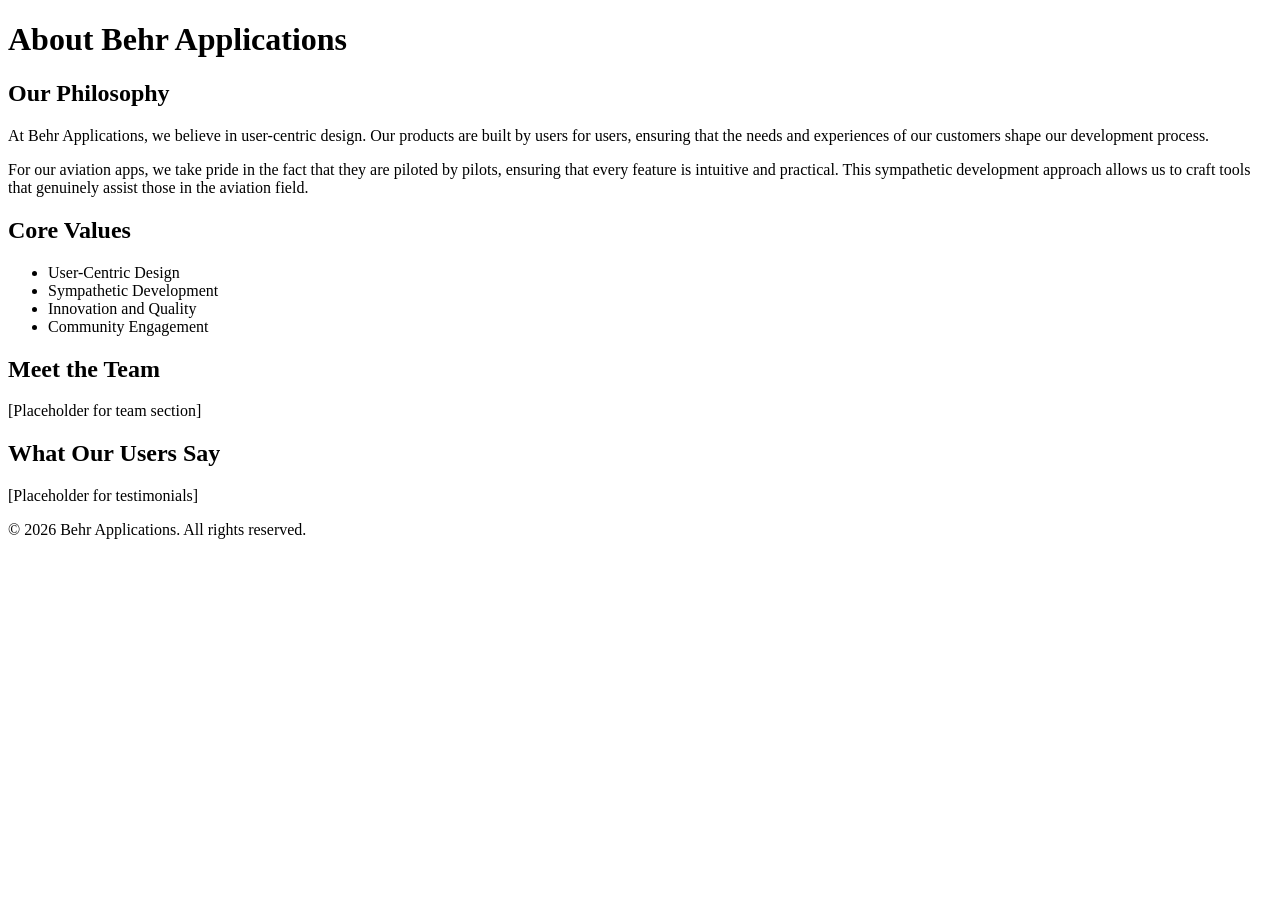
==== commit 4da619de: "Create about.html with company philosophy" ====
--- a/about.html
+++ b/about.html
@@ -1,273 +1,39 @@
 <!DOCTYPE html>
 <html lang="en">
 <head>
-  <meta charset="UTF-8" />
-  <meta name="viewport" content="width=device-width, initial-scale=1.0" />
-  <title>About – Behr Applications</title>
-  <meta name="description" content="Learn about Behr Applications — our philosophy, our team, and why we build software from the user's perspective." />
-  <meta property="og:title" content="About – Behr Applications" />
-  <meta property="og:description" content="At Behr Applications, we believe software should serve people, not the other way around." />
-  <meta property="og:type" content="website" />
-  <link rel="preconnect" href="https://fonts.googleapis.com" />
-  <link rel="preconnect" href="https://fonts.gstatic.com" crossorigin />
-  <link href="https://fonts.googleapis.com/css2?family=Poppins:wght@300;400;600;700&family=Inter:wght@400;500&display=swap" rel="stylesheet" />
-  <link rel="stylesheet" href="style.css" />
+    <meta charset="UTF-8">
+    <meta name="viewport" content="width=device-width, initial-scale=1.0">
+    <title>About Us</title>
+    <link rel="stylesheet" href="styles.css">
 </head>
 <body>
-
-  <!-- ── Navigation ─────────────────────────────────────────── -->
-  <nav class="site-nav" aria-label="Main navigation">
-    <div class="container">
-      <a href="index.html" class="nav-logo" data-page="index.html">🌿 Behr Applications</a>
-      <ul class="nav-links" role="list">
-        <li><a href="index.html" data-page="index.html">Home</a></li>
-        <li><a href="apps.html" data-page="apps.html">Apps</a></li>
-        <li><a href="about.html" data-page="about.html">About</a></li>
-        <li><a href="blog.html" data-page="blog.html">Blog</a></li>
-        <li><a href="faq.html" data-page="faq.html">FAQ</a></li>
-        <li><a href="contact.html" data-page="contact.html" class="btn-nav">Contact</a></li>
-      </ul>
-      <button class="nav-toggle" id="nav-toggle" aria-label="Toggle mobile menu" aria-expanded="false" aria-controls="nav-mobile">
-        <span></span><span></span><span></span>
-      </button>
-    </div>
-  </nav>
-
-  <!-- Mobile Nav -->
-  <div id="nav-mobile" class="nav-mobile" role="dialog" aria-label="Mobile navigation">
-    <a href="index.html" data-page="index.html">Home</a>
-    <a href="apps.html" data-page="apps.html">Apps</a>
-    <a href="about.html" data-page="about.html">About</a>
-    <a href="blog.html" data-page="blog.html">Blog</a>
-    <a href="faq.html" data-page="faq.html">FAQ</a>
-    <a href="contact.html" data-page="contact.html" class="btn-nav-mobile">Contact</a>
-  </div>
-
-  <main>
-
-    <!-- ── Page Hero ──────────────────────────────────────────── -->
-    <section class="page-hero" aria-labelledby="about-hero-heading">
-      <div class="container">
-        <span class="section-label fade-in">🌿 Our Story</span>
-        <h1 id="about-hero-heading" class="fade-in fade-in-delay-1">About Behr Applications</h1>
-        <p class="fade-in fade-in-delay-2">We build software from a place of genuine understanding — because we've been in your shoes.</p>
-      </div>
+    <header>
+        <h1>About Behr Applications</h1>
+    </header>
+    <section id="philosophy">
+        <h2>Our Philosophy</h2>
+        <p>At Behr Applications, we believe in user-centric design. Our products are built by users for users, ensuring that the needs and experiences of our customers shape our development process.</p>
+        <p>For our aviation apps, we take pride in the fact that they are piloted by pilots, ensuring that every feature is intuitive and practical. This sympathetic development approach allows us to craft tools that genuinely assist those in the aviation field.</p>
     </section>
-
-    <!-- ── Philosophy Quote ───────────────────────────────────── -->
-    <section class="philosophy-quote" aria-label="Company philosophy">
-      <div class="container">
-        <blockquote>
-          "At Behr Applications, we believe software should serve people, not the other way around."
-          <cite>— The Behr Applications Team</cite>
-        </blockquote>
-      </div>
+    <section id="core-values">
+        <h2>Core Values</h2>
+        <ul>
+            <li>User-Centric Design</li>
+            <li>Sympathetic Development</li>
+            <li>Innovation and Quality</li>
+            <li>Community Engagement</li>
+        </ul>
     </section>
-
-    <!-- ── Built by Users, For Users ─────────────────────────── -->
-    <section class="content-section" aria-labelledby="built-by-heading">
-      <div class="container">
-        <div class="content-text">
-          <div class="content-section-icon" aria-hidden="true">🧑‍💻</div>
-          <span class="section-label">Our Approach</span>
-          <h2 id="built-by-heading">Built by Users, For Users</h2>
-          <p>
-            Every application we create starts with a problem we've personally experienced. We don't build
-            software in a vacuum — we build it because we needed it and couldn't find something that truly
-            worked.
-          </p>
-          <p>
-            This means our design process begins with deep user research and, more importantly, personal
-            experience. We understand the workflows, the frustrations, and the small details that make
-            software genuinely useful versus merely functional.
-          </p>
-        </div>
-        <div class="content-visual" aria-hidden="true">🎯</div>
-      </div>
+    <section id="team">
+        <h2>Meet the Team</h2>
+        <p>[Placeholder for team section]</p>
     </section>
-
-    <!-- ── Pilots by Pilots ───────────────────────────────────── -->
-    <section class="content-section reverse" aria-labelledby="pilots-heading">
-      <div class="container">
-        <div class="content-text">
-          <div class="content-section-icon" aria-hidden="true">✈️</div>
-          <span class="section-label">Aviation Roots</span>
-          <h2 id="pilots-heading">Pilots by Pilots</h2>
-          <p>
-            Our aviation applications — like Fly Invoicing — are developed by pilots, for pilots. We know
-            what it means to manage invoicing between flights, to need offline capability at 30,000 feet,
-            and to require professional templates that match the standards of the aviation industry.
-          </p>
-          <p>
-            This first-hand experience is irreplaceable. It informs every design decision, every feature
-            priority, and every interface choice we make.
-          </p>
-        </div>
-        <div class="content-visual" aria-hidden="true">🛩️</div>
-      </div>
+    <section id="testimonials">
+        <h2>What Our Users Say</h2>
+        <p>[Placeholder for testimonials]</p>
     </section>
-
-    <!-- ── Sympathetic Development ───────────────────────────── -->
-    <section class="content-section" aria-labelledby="sympathetic-heading">
-      <div class="container">
-        <div class="content-text">
-          <div class="content-section-icon" aria-hidden="true">🤝</div>
-          <span class="section-label">Our Philosophy</span>
-          <h2 id="sympathetic-heading">Sympathetic Development</h2>
-          <p>
-            Sympathetic development means putting ourselves in the user's position before writing a single
-            line of code. We ask: what is the user actually trying to accomplish? What gets in their way?
-            What would genuinely delight them?
-          </p>
-          <p>
-            We iterate slowly and thoughtfully, releasing only when something is truly ready. Our users
-            deserve software that respects their time and intelligence.
-          </p>
-        </div>
-        <div class="content-visual" aria-hidden="true">💡</div>
-      </div>
-    </section>
-
-    <!-- ── Core Values ────────────────────────────────────────── -->
-    <section class="section bg-cream" aria-labelledby="values-heading">
-      <div class="container">
-        <div class="section-header">
-          <span class="section-label">What We Stand For</span>
-          <h2 id="values-heading">Core Values</h2>
-          <p>The principles that guide every decision we make.</p>
-        </div>
-        <div class="grid grid-3">
-          <div class="value-badge"><span class="value-badge-icon">🎯</span><span>User-Centric Design</span></div>
-          <div class="value-badge"><span class="value-badge-icon">🔒</span><span>Privacy First</span></div>
-          <div class="value-badge"><span class="value-badge-icon">💎</span><span>Quality Over Speed</span></div>
-          <div class="value-badge"><span class="value-badge-icon">🔄</span><span>Thoughtful Iteration</span></div>
-          <div class="value-badge"><span class="value-badge-icon">🔍</span><span>Transparency</span></div>
-          <div class="value-badge"><span class="value-badge-icon">♿</span><span>Accessibility</span></div>
-        </div>
-      </div>
-    </section>
-
-    <!-- ── Team Placeholder ───────────────────────────────────── -->
-    <section class="section" aria-labelledby="team-heading">
-      <div class="container">
-        <div class="section-header">
-          <span class="section-label">The People</span>
-          <h2 id="team-heading">Our Team</h2>
-          <p>A small, passionate group of professionals who build the software they wish existed.</p>
-        </div>
-        <div class="grid grid-3">
-          <div class="card">
-            <div class="card-body" style="text-align:center;">
-              <div style="width:72px;height:72px;border-radius:50%;background:linear-gradient(135deg,var(--forest-green),var(--honey-gold));display:flex;align-items:center;justify-content:center;font-size:1.8rem;margin:0 auto 1rem;">🧑‍✈️</div>
-              <h3 style="font-size:1rem;">Team Member</h3>
-              <p class="text-muted">Pilot &amp; Developer</p>
-            </div>
-          </div>
-          <div class="card">
-            <div class="card-body" style="text-align:center;">
-              <div style="width:72px;height:72px;border-radius:50%;background:linear-gradient(135deg,var(--slate),var(--slate-light));display:flex;align-items:center;justify-content:center;font-size:1.8rem;margin:0 auto 1rem;">👩‍💻</div>
-              <h3 style="font-size:1rem;">Team Member</h3>
-              <p class="text-muted">UX Designer</p>
-            </div>
-          </div>
-          <div class="card">
-            <div class="card-body" style="text-align:center;">
-              <div style="width:72px;height:72px;border-radius:50%;background:linear-gradient(135deg,var(--honey-gold-dark),var(--honey-gold));display:flex;align-items:center;justify-content:center;font-size:1.8rem;margin:0 auto 1rem;">🧑‍🔧</div>
-              <h3 style="font-size:1rem;">Team Member</h3>
-              <p class="text-muted">Mobile Engineer</p>
-            </div>
-          </div>
-        </div>
-        <p class="text-center mt-3 text-muted">Full team bios coming soon.</p>
-      </div>
-    </section>
-
-    <!-- ── Testimonials Placeholder ──────────────────────────── -->
-    <section class="section bg-cream" aria-labelledby="testimonials-heading">
-      <div class="container">
-        <div class="section-header">
-          <span class="section-label">From Our Users</span>
-          <h2 id="testimonials-heading">Testimonials</h2>
-          <p>What aviation professionals are saying about our apps.</p>
-        </div>
-        <div class="grid grid-3">
-          <div class="testimonial-card">
-            <p>"Fly Invoicing has completely streamlined my post-flight billing. It's exactly what pilots needed."</p>
-            <div class="testimonial-author">
-              <div class="testimonial-avatar" aria-hidden="true">A</div>
-              <div>
-                <strong style="font-size:0.9rem;">Aviation Professional</strong>
-                <p class="text-muted" style="font-size:0.82rem; margin:0;">Beta User</p>
-              </div>
-            </div>
-          </div>
-          <div class="testimonial-card">
-            <p>"Finally, an app built by someone who understands my workflow. No unnecessary complexity."</p>
-            <div class="testimonial-author">
-              <div class="testimonial-avatar" aria-hidden="true">P</div>
-              <div>
-                <strong style="font-size:0.9rem;">Pilot &amp; Flight Instructor</strong>
-                <p class="text-muted" style="font-size:0.82rem; margin:0;">Beta User</p>
-              </div>
-            </div>
-          </div>
-          <div class="testimonial-card">
-            <p>"G6000 Recurrent Practice keeps my skills sharp. The interface is intuitive and focused."</p>
-            <div class="testimonial-author">
-              <div class="testimonial-avatar" aria-hidden="true">R</div>
-              <div>
-                <strong style="font-size:0.9rem;">Commercial Pilot</strong>
-                <p class="text-muted" style="font-size:0.82rem; margin:0;">Beta User</p>
-              </div>
-            </div>
-          </div>
-        </div>
-        <p class="text-center mt-3 text-muted">Real testimonials from beta users coming soon.</p>
-      </div>
-    </section>
-
-  </main>
-
-  <!-- ── Footer ────────────────────────────────────────────────── -->
-  <footer class="site-footer" aria-label="Site footer">
-    <div class="container">
-      <div class="footer-grid">
-        <div class="footer-brand">
-          <a href="index.html" class="nav-logo">🌿 Behr Applications</a>
-          <p>Building user-centric applications with care and purpose. Designed by users, for users.</p>
-        </div>
-        <div class="footer-col">
-          <h4>Pages</h4>
-          <nav class="footer-links" aria-label="Footer navigation">
-            <a href="index.html">Home</a>
-            <a href="apps.html">Apps</a>
-            <a href="about.html">About</a>
-            <a href="blog.html">Blog</a>
-            <a href="faq.html">FAQ</a>
-            <a href="contact.html">Contact</a>
-          </nav>
-        </div>
-        <div class="footer-col">
-          <h4>Legal</h4>
-          <nav class="footer-links" aria-label="Legal links">
-            <a href="privacy-fly-invoicing.html">Fly Invoicing Privacy</a>
-            <a href="privacy-g6000.html">G6000 Privacy</a>
-          </nav>
-        </div>
-        <div class="footer-col">
-          <h4>Contact</h4>
-          <nav class="footer-links" aria-label="Contact links">
-            <a href="mailto:behrapplications@gmail.com">behrapplications@gmail.com</a>
-          </nav>
-        </div>
-      </div>
-      <div class="footer-bottom">
-        <p>© 2026 Behr Applications. All rights reserved.</p>
-        <p><a href="mailto:behrapplications@gmail.com">behrapplications@gmail.com</a></p>
-      </div>
-    </div>
-  </footer>
-
-  <script src="main.js"></script>
+    <footer>
+        <p>&copy; 2026 Behr Applications. All rights reserved.</p>
+    </footer>
 </body>
-</html>
+</html>
